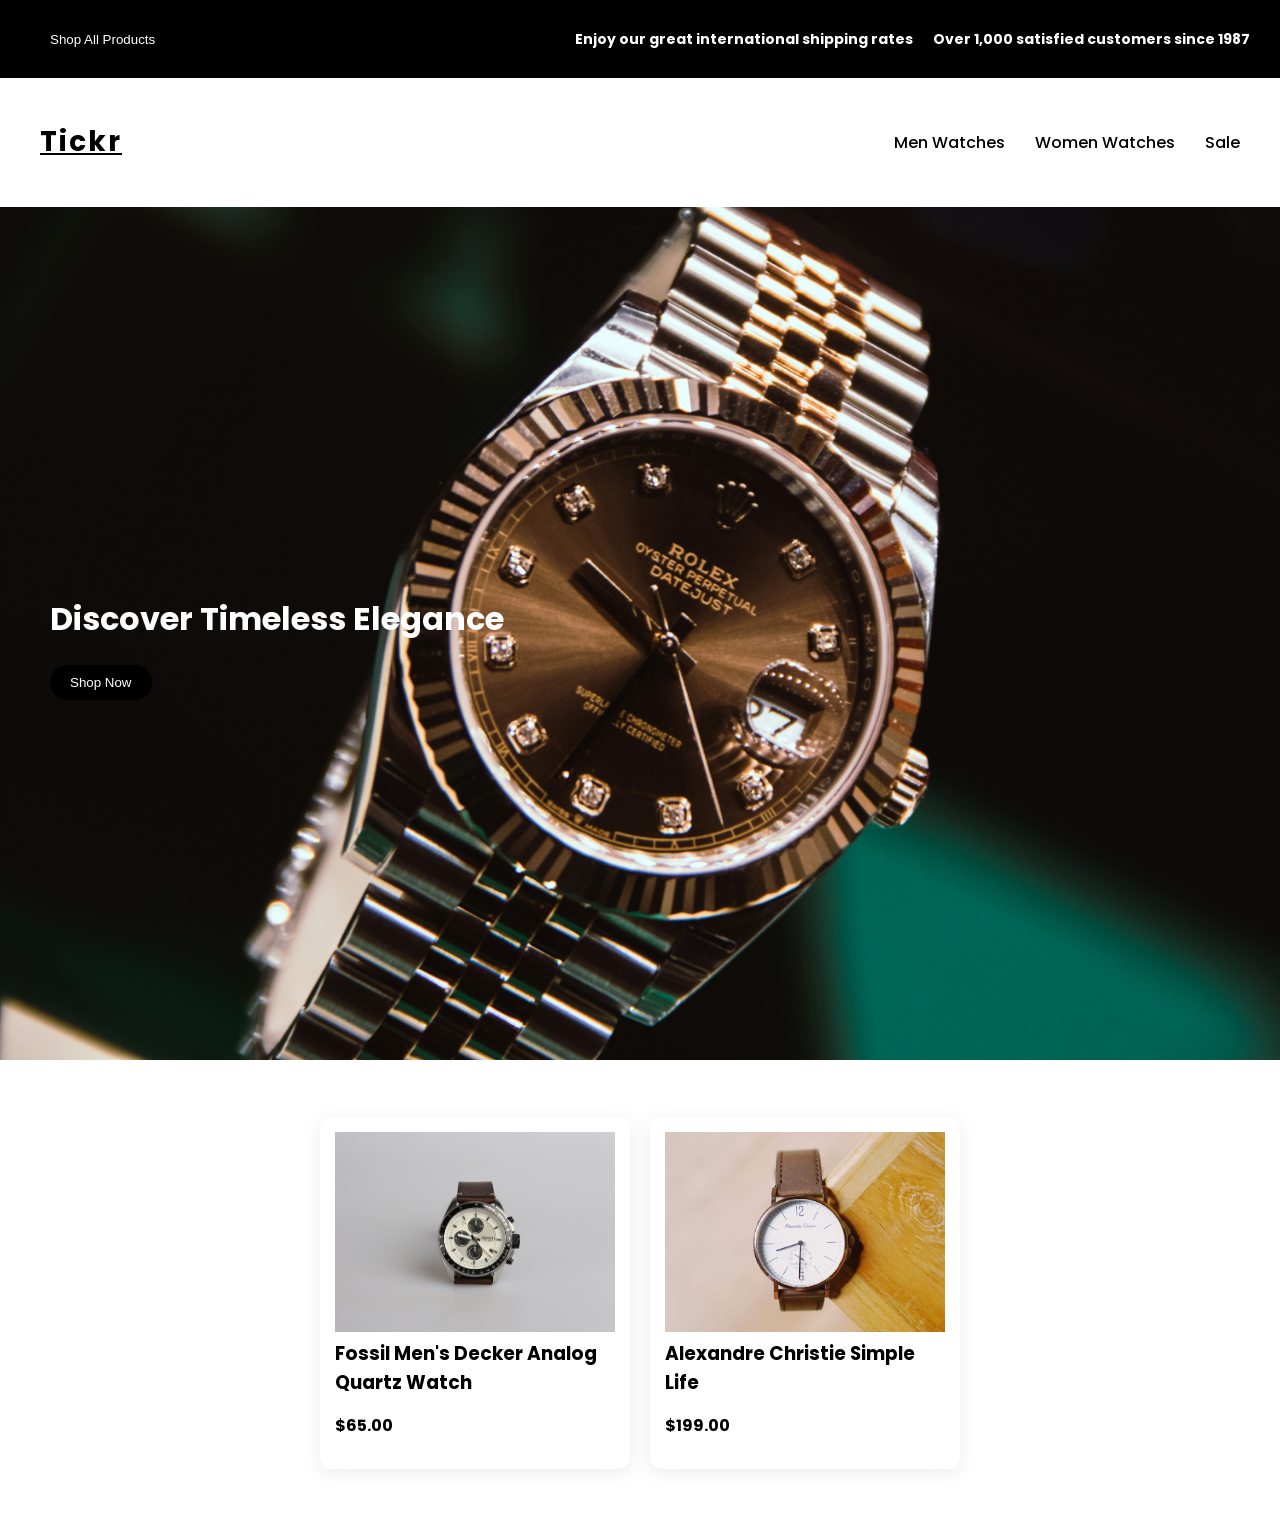
==== watch-retail-store-1bf1d78c0d205bd0ec0803e8744fc951ae81bc1c/watch-retail-store-1bf1d78c0d205bd0ec0803e8744fc951ae81bc1c/index.html @ 62a5ae56 "Add files via upload restore working version" ====
<!DOCTYPE html>
<html lang="en">
<head>
    <meta charset="UTF-8">
    <meta name="viewport" content="width=device-width, initial-scale=1.0">
    <title>Tickr</title>
    <link rel="stylesheet" href="css/styles.css">
    <link href="https://fonts.googleapis.com/css2?family=Poppins:wght@300;400;600&display=swap" rel="stylesheet">
</head>
<body>
    
    <div class="top-bar">
        <div class="top-left">
            <button>Shop All Products</button>
        </div>
        
        <div class="top-right">
        <h4>Enjoy our great international shipping rates</h4>   
        <h4>Over 1,000 satisfied customers since 1987</h4>
        </div>
      </div>
    <header class="navbar">
        <h2 class="logo">Tickr</h2>
        <nav>
           <a href="mens-section.html">Men Watches</a>
           <a href="#">Women Watches</a>
           <a href="#">Sale</a>
        </nav>
    </header>
     <div class="hero">
        <img src="/assets/laurenz-heymann-al6s6JpnZis-unsplash.jpg" alt="Product-Image">
        <div class="hero-text">
           <h1>Discover Timeless Elegance</h1>
           <button>Shop Now</button>
        </div>
     </div>

     <section class="products">
        <div class="card">
            <img src="/assets/fossil watch.jpg" alt="Fossil Watch">
            <h3>Fossil Men's Decker Analog Quartz Watch</h3>
            <p>$65.00</p>
        </div>
        
        <div class="card">
            <img src="/assets/hakim-rahman-P9nOs2Jgpl0-unsplash.jpg" alt="Alexandre Christie Watch">
            <h3>Alexandre Christie Simple Life</h3>
            <p>$199.00</p>
        </div>
     </section>
</body>
</html>
---- watch-retail-store-1bf1d78c0d205bd0ec0803e8744fc951ae81bc1c/watch-retail-store-1bf1d78c0d205bd0ec0803e8744fc951ae81bc1c/css/styles.css ----
body {
    margin: 0%;
}
.top-bar {
    padding: 10px 30px;
    color: white;
    background-color: black;
    align-items: center;
    display: flex;
    justify-content: space-between;
    font-size: 14px;
}
.top-right {
    display: flex;
    gap: 20px;
}
.navbar {
    display: flex;
    align-items: center;
    padding: 20px 40px;
    justify-content: space-between;
}
.hero {
    position: relative;
}
.hero-text {
    position: absolute;
    top: 50%;
    left: 50px;
    transform: translateY(-50%);
    color: white;
}
.Hero-text h1 {
    font-size: 50px;
    margin-bottom: 20px;
}
.hero img {
    width: 100%;
    height: 100%;
    object-fit: cover;
}
.products {
    display: flex;
    gap: 20px;
    justify-content: center;
}   

.card {
  width: 280px;
  border: none;
  padding: 15px;
  border-radius: 12px;
  transition: 0.3s;
  background-color: white;
}

.card:hover {
    transform: translateY(-10px);
}

.card p {
    font-weight: bold;
}

.card {
    box-shadow: 0 4px 20px rgba(0, 0, 0, 0.08);
}
.products {
    padding: 50px;
}
.card img {
    width: 100%;
    height: 200px;
    object-fit: cover;
}
.card h3 {
  margin: 0;
  color: black;
}
.nav {
    gap: 400px;
    display: flex;
    justify-content: center;
}
h2 { text-align: center;
    text-decoration: underline;
}
.card:hover {
    transform: scale(1.05);
    transition: 0.3s;
}
nav {
    display: flex;
    gap: 30px;
}
nav a {
    text-decoration: none;
    color: black;
    font-weight: 500;
    transition: 0.3s;
}
nav a:hover {
    color: gray;
}
.logo {
    font-size: 28px;
    font-weight: bold;
    letter-spacing: 2px;
}
body {
    font-family: 'Poppins', sans-serif;
}
button {
    background-color: black;
    color: white;
    border: none;
    padding: 10px 20px;
    border-radius: 30px;
    cursor: pointer;
    transition: 0.3s;
}
button:hover {
    background-color: #333;
}
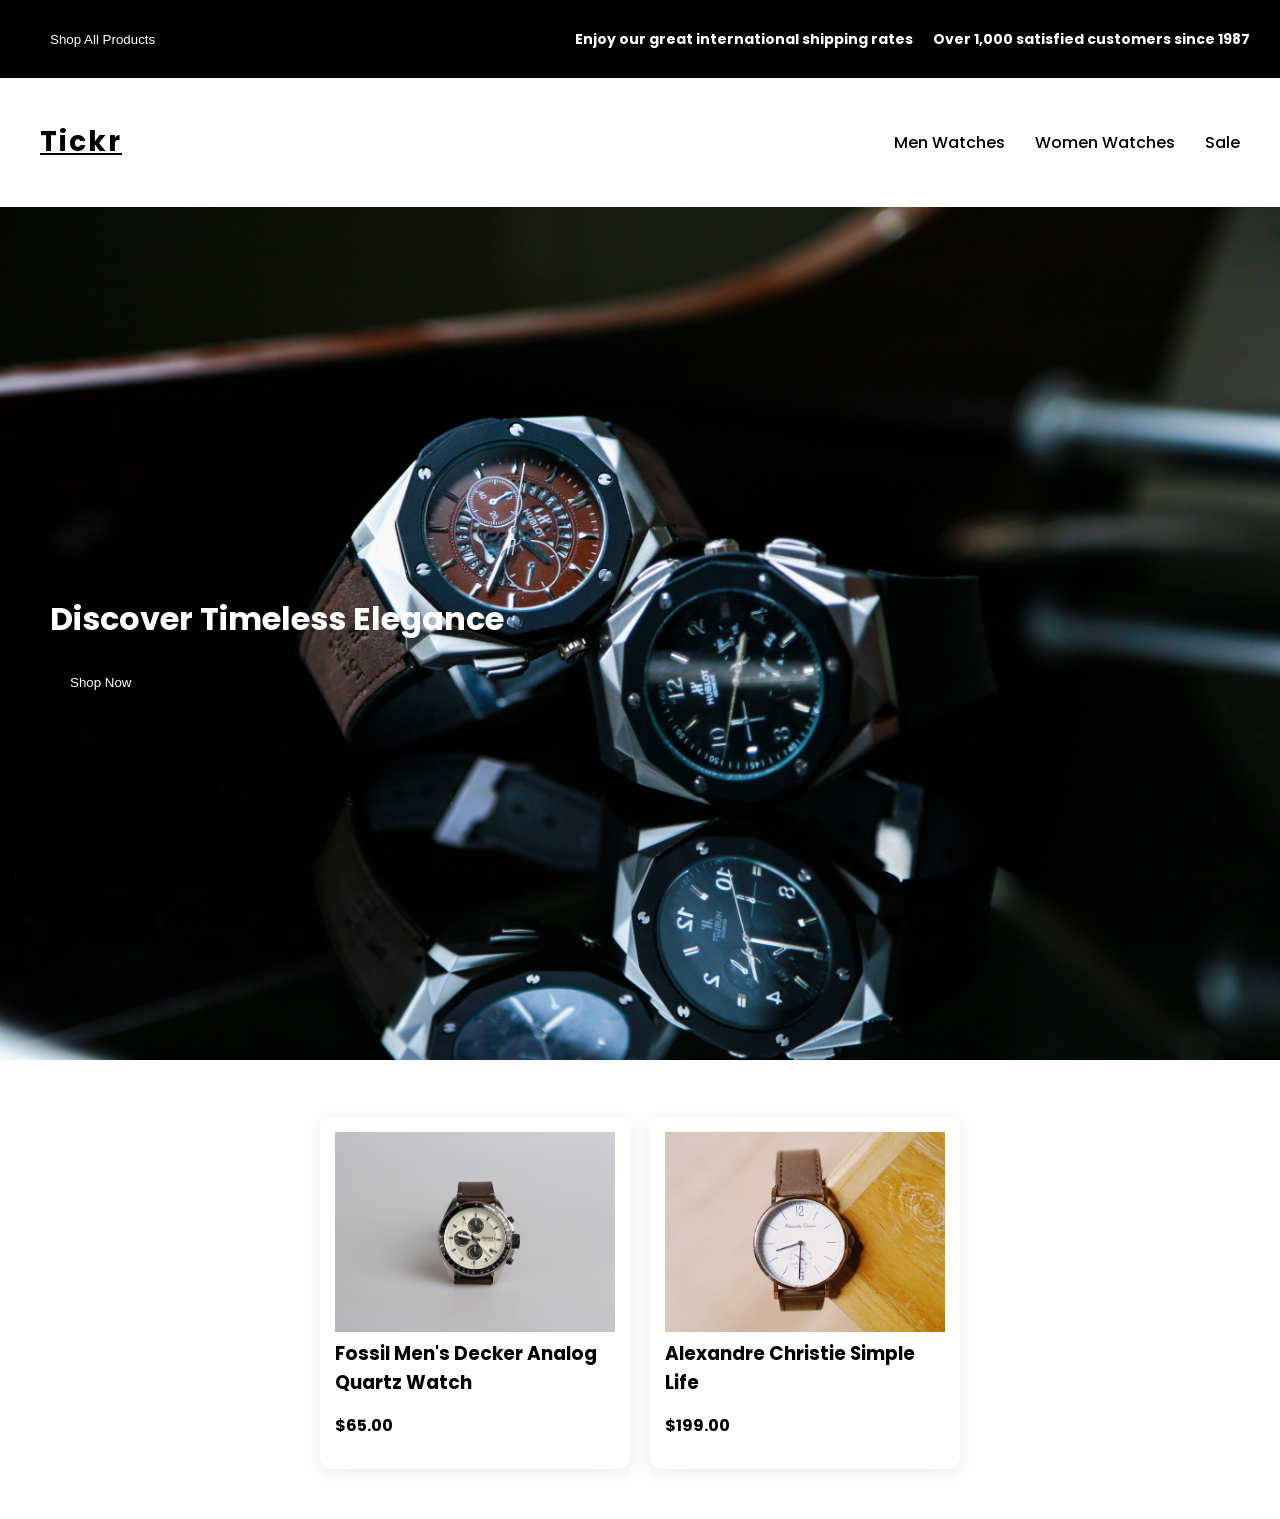
==== commit 5b8404d7: "fx: code fixed up" ====
--- a/watch-retail-store-1bf1d78c0d205bd0ec0803e8744fc951ae81bc1c/watch-retail-store-1bf1d78c0d205bd0ec0803e8744fc951ae81bc1c/index.html
+++ b/watch-retail-store-1bf1d78c0d205bd0ec0803e8744fc951ae81bc1c/watch-retail-store-1bf1d78c0d205bd0ec0803e8744fc951ae81bc1c/index.html
@@ -28,7 +28,7 @@
         </nav>
     </header>
      <div class="hero">
-        <img src="/assets/laurenz-heymann-al6s6JpnZis-unsplash.jpg" alt="Product-Image">
+        <img src="/watch-retail-store-1bf1d78c0d205bd0ec0803e8744fc951ae81bc1c/watch-retail-store-1bf1d78c0d205bd0ec0803e8744fc951ae81bc1c/assets/shahrukh-rehman-05IxAEjVNl0-unsplash.jpg" alt="Product-Image">
         <div class="hero-text">
            <h1>Discover Timeless Elegance</h1>
            <button>Shop Now</button>
@@ -37,13 +37,13 @@
 
      <section class="products">
         <div class="card">
-            <img src="/assets/fossil watch.jpg" alt="Fossil Watch">
+            <img src="/watch-retail-store-1bf1d78c0d205bd0ec0803e8744fc951ae81bc1c/watch-retail-store-1bf1d78c0d205bd0ec0803e8744fc951ae81bc1c/assets/fossil watch.jpg" alt="Fossil Watch">
             <h3>Fossil Men's Decker Analog Quartz Watch</h3>
             <p>$65.00</p>
         </div>
         
         <div class="card">
-            <img src="/assets/hakim-rahman-P9nOs2Jgpl0-unsplash.jpg" alt="Alexandre Christie Watch">
+            <img src="/watch-retail-store-1bf1d78c0d205bd0ec0803e8744fc951ae81bc1c/watch-retail-store-1bf1d78c0d205bd0ec0803e8744fc951ae81bc1c/assets/hakim-rahman-P9nOs2Jgpl0-unsplash.jpg" alt="Alexandre Christie Watch">
             <h3>Alexandre Christie Simple Life</h3>
             <p>$199.00</p>
         </div>
